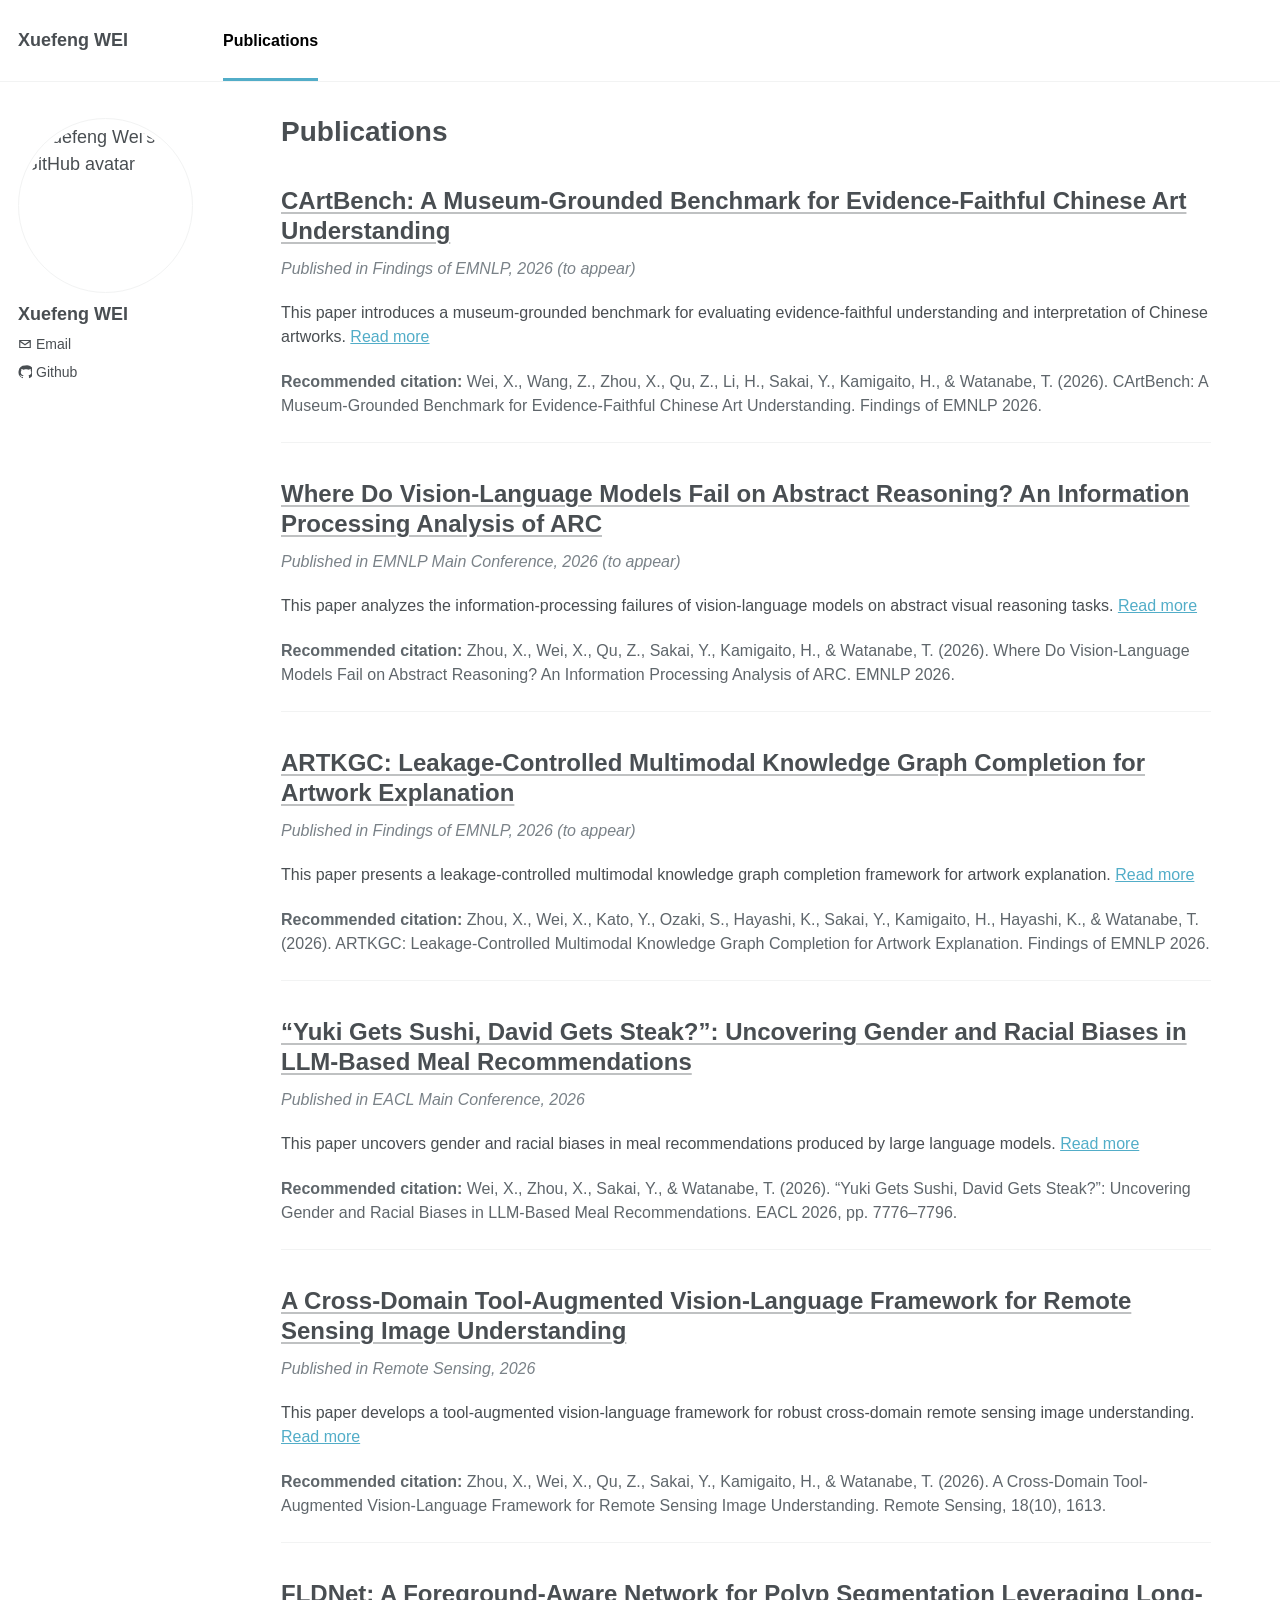
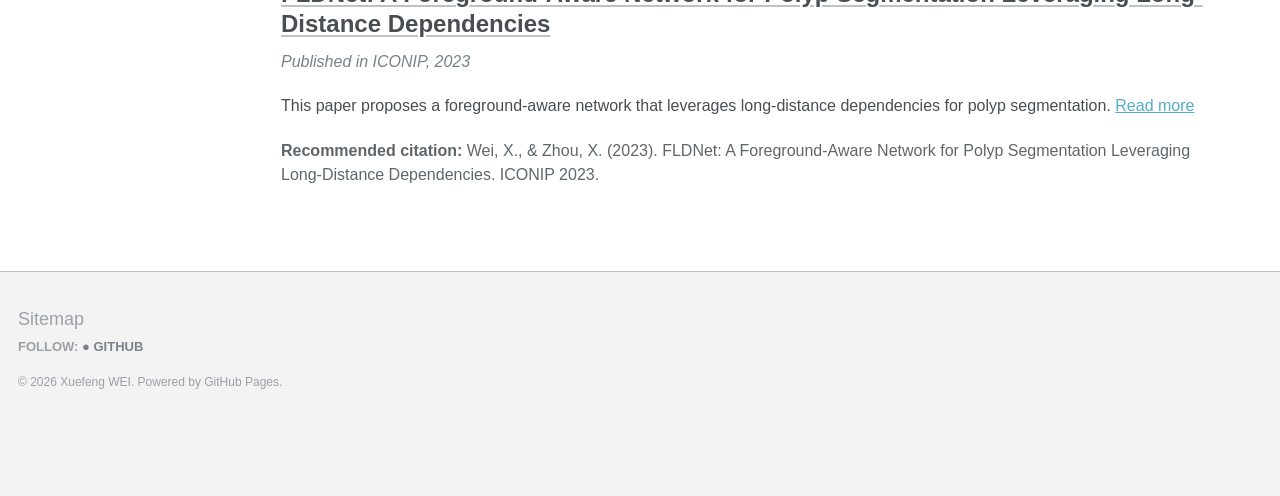
==== publications.html @ 36c806cf "Match homepage layout to AcademicPages reference Simplify the homepage, add a separate Publications " ====
<!doctype html>
<html lang="en">
  <head>
    <meta charset="utf-8">
    <meta name="viewport" content="width=device-width, initial-scale=1">
    <meta name="description" content="Selected publications by Xuefeng Wei">
    <title>Publications - Xuefeng Wei</title>
    <link rel="icon" href="images/favicon.ico">
    <link rel="stylesheet" href="styles.css">
  </head>
  <body>
    <a class="skip-link" href="#main">Skip to content</a>

    <header class="masthead">
      <div class="masthead__inner">
        <a class="site-title" href="index.html">Xuefeng WEI</a>
        <nav class="site-nav" aria-label="Primary navigation">
          <a class="active" href="publications.html" aria-current="page">Publications</a>
        </nav>
      </div>
    </header>

    <div id="main" class="layout">
      <aside class="sidebar" aria-label="Author profile">
        <img class="author-avatar" src="https://avatars.githubusercontent.com/u/62319902?v=4" alt="Xuefeng Wei's GitHub avatar" width="175" height="175">
        <h2>Xuefeng WEI</h2>
        <ul class="author-links">
          <li>
            <a href="mailto:xuefeng.wei.yb1@naist.ac.jp">
              <svg aria-hidden="true" viewBox="0 0 24 24"><path d="M2 5h20v14H2V5Zm10 7.2L19.2 7H4.8l7.2 5.2Zm0 2.4L4 8.8V17h16V8.8l-8 5.8Z"/></svg>
              Email
            </a>
          </li>
          <li>
            <a href="https://github.com/Big-Sid" target="_blank" rel="noopener">
              <svg aria-hidden="true" viewBox="0 0 24 24"><path d="M12 .8a11.2 11.2 0 0 0-3.5 21.8v-2.2c-2.9.6-3.5-1.2-3.5-1.2-.5-1.2-1.2-1.5-1.2-1.5-1-.7.1-.7.1-.7 1.1.1 1.7 1.1 1.7 1.1 1 1.7 2.6 1.2 3.2.9.1-.7.4-1.2.7-1.5-2.3-.3-4.7-1.2-4.7-5a3.9 3.9 0 0 1 1-2.7 3.6 3.6 0 0 1 .1-2.7s.9-.3 2.8 1a9.6 9.6 0 0 1 5.1-.7 9.6 9.6 0 0 1 5.1.7c1.9-1.3 2.8-1 2.8-1a3.6 3.6 0 0 1 .1 2.7 3.9 3.9 0 0 1 1 2.7c0 3.9-2.4 4.8-4.7 5 .4.3.7 1 .7 2v3.1A11.2 11.2 0 0 0 12 .8Z"/></svg>
              Github
            </a>
          </li>
        </ul>
      </aside>

      <main class="page publications-page">
        <article class="page__content">
          <h1>Publications</h1>

          <section class="publication-item">
            <h2><a href="https://openreview.net/forum?id=AIYff8jtCM" target="_blank" rel="noopener">CArtBench: A Museum-Grounded Benchmark for Evidence-Faithful Chinese Art Understanding</a></h2>
            <p class="pub-venue">Published in Findings of EMNLP, 2026 (to appear)</p>
            <p>This paper introduces a museum-grounded benchmark for evaluating evidence-faithful understanding and interpretation of Chinese artworks. <a href="https://github.com/Big-Sid/CARTBENCH-Chinese-Artwork-Benchmark" target="_blank" rel="noopener">Read more</a></p>
            <p class="citation"><strong>Recommended citation:</strong> Wei, X., Wang, Z., Zhou, X., Qu, Z., Li, H., Sakai, Y., Kamigaito, H., &amp; Watanabe, T. (2026). CArtBench: A Museum-Grounded Benchmark for Evidence-Faithful Chinese Art Understanding. Findings of EMNLP 2026.</p>
          </section>

          <section class="publication-item">
            <h2><a href="https://openreview.net/forum?id=8Qszm4KEou" target="_blank" rel="noopener">Where Do Vision-Language Models Fail on Abstract Reasoning? An Information Processing Analysis of ARC</a></h2>
            <p class="pub-venue">Published in EMNLP Main Conference, 2026 (to appear)</p>
            <p>This paper analyzes the information-processing failures of vision-language models on abstract visual reasoning tasks. <a href="https://openreview.net/forum?id=8Qszm4KEou" target="_blank" rel="noopener">Read more</a></p>
            <p class="citation"><strong>Recommended citation:</strong> Zhou, X., Wei, X., Qu, Z., Sakai, Y., Kamigaito, H., &amp; Watanabe, T. (2026). Where Do Vision-Language Models Fail on Abstract Reasoning? An Information Processing Analysis of ARC. EMNLP 2026.</p>
          </section>

          <section class="publication-item">
            <h2><a href="https://openreview.net/forum?id=hFflbubG5l" target="_blank" rel="noopener">ARTKGC: Leakage-Controlled Multimodal Knowledge Graph Completion for Artwork Explanation</a></h2>
            <p class="pub-venue">Published in Findings of EMNLP, 2026 (to appear)</p>
            <p>This paper presents a leakage-controlled multimodal knowledge graph completion framework for artwork explanation. <a href="https://openreview.net/forum?id=hFflbubG5l" target="_blank" rel="noopener">Read more</a></p>
            <p class="citation"><strong>Recommended citation:</strong> Zhou, X., Wei, X., Kato, Y., Ozaki, S., Hayashi, K., Sakai, Y., Kamigaito, H., Hayashi, K., &amp; Watanabe, T. (2026). ARTKGC: Leakage-Controlled Multimodal Knowledge Graph Completion for Artwork Explanation. Findings of EMNLP 2026.</p>
          </section>

          <section class="publication-item">
            <h2><a href="https://aclanthology.org/2026.eacl-long.364/" target="_blank" rel="noopener">“Yuki Gets Sushi, David Gets Steak?”: Uncovering Gender and Racial Biases in LLM-Based Meal Recommendations</a></h2>
            <p class="pub-venue">Published in EACL Main Conference, 2026</p>
            <p>This paper uncovers gender and racial biases in meal recommendations produced by large language models. <a href="https://aclanthology.org/2026.eacl-long.364/" target="_blank" rel="noopener">Read more</a></p>
            <p class="citation"><strong>Recommended citation:</strong> Wei, X., Zhou, X., Sakai, Y., &amp; Watanabe, T. (2026). “Yuki Gets Sushi, David Gets Steak?”: Uncovering Gender and Racial Biases in LLM-Based Meal Recommendations. EACL 2026, pp. 7776–7796.</p>
          </section>

          <section class="publication-item">
            <h2><a href="https://doi.org/10.3390/rs18101613" target="_blank" rel="noopener">A Cross-Domain Tool-Augmented Vision-Language Framework for Remote Sensing Image Understanding</a></h2>
            <p class="pub-venue">Published in Remote Sensing, 2026</p>
            <p>This paper develops a tool-augmented vision-language framework for robust cross-domain remote sensing image understanding. <a href="https://doi.org/10.3390/rs18101613" target="_blank" rel="noopener">Read more</a></p>
            <p class="citation"><strong>Recommended citation:</strong> Zhou, X., Wei, X., Qu, Z., Sakai, Y., Kamigaito, H., &amp; Watanabe, T. (2026). A Cross-Domain Tool-Augmented Vision-Language Framework for Remote Sensing Image Understanding. Remote Sensing, 18(10), 1613.</p>
          </section>

          <section class="publication-item">
            <h2><a href="https://arxiv.org/abs/2309.05987" target="_blank" rel="noopener">FLDNet: A Foreground-Aware Network for Polyp Segmentation Leveraging Long-Distance Dependencies</a></h2>
            <p class="pub-venue">Published in ICONIP, 2023</p>
            <p>This paper proposes a foreground-aware network that leverages long-distance dependencies for polyp segmentation. <a href="https://arxiv.org/abs/2309.05987" target="_blank" rel="noopener">Read more</a></p>
            <p class="citation"><strong>Recommended citation:</strong> Wei, X., &amp; Zhou, X. (2023). FLDNet: A Foreground-Aware Network for Polyp Segmentation Leveraging Long-Distance Dependencies. ICONIP 2023.</p>
          </section>
        </article>
      </main>
    </div>

    <footer class="page-footer">
      <div class="footer-inner">
        <p class="footer-title">Sitemap</p>
        <p class="footer-follow">FOLLOW: <a href="https://github.com/Big-Sid" target="_blank" rel="noopener">● GITHUB</a></p>
        <p class="copyright">© 2026 Xuefeng WEI. Powered by GitHub Pages.</p>
      </div>
    </footer>
  </body>
</html>
---- styles.css ----
:root {
  --text: #494e52;
  --muted: #7a8288;
  --link: #52adc8;
  --border: #f2f3f3;
  --footer: #f2f3f3;
  --max-width: 1280px;
}

* {
  box-sizing: border-box;
}

html {
  scroll-behavior: smooth;
}

body {
  margin: 0;
  color: var(--text);
  background: #fff;
  font-family: -apple-system, ".SFNSText-Regular", "San Francisco", Roboto, "Segoe UI", "Helvetica Neue", "Lucida Grande", Arial, sans-serif;
  font-size: 18px;
  line-height: 1.5;
}

a {
  color: var(--link);
  text-decoration: underline;
}

a:hover,
a:focus-visible {
  color: #2b7f99;
}

.skip-link {
  position: fixed;
  top: 0;
  left: 0;
  z-index: 100;
  padding: 0.45rem 0.7rem;
  color: #fff;
  background: #333;
  transform: translateY(-110%);
}

.skip-link:focus {
  transform: translateY(0);
}

.masthead {
  min-height: 82px;
  border-bottom: 1px solid var(--border);
}

.masthead__inner {
  display: flex;
  align-items: center;
  width: min(100%, var(--max-width));
  min-height: 81px;
  padding: 0 18px;
  margin: 0 auto;
}

.site-title {
  flex: 0 0 190px;
  color: var(--text);
  font-size: 18px;
  font-weight: 700;
  text-decoration: none;
}

.site-title:hover,
.site-title:focus-visible {
  color: var(--text);
  text-decoration: none;
}

.site-nav {
  display: flex;
  align-items: center;
  gap: 2.55rem;
  margin-left: 15px;
}

.site-nav a {
  padding: 29px 0 25px;
  color: var(--text);
  font-size: 16px;
  font-weight: 600;
  text-decoration: none;
  border-bottom: 3px solid transparent;
}

.site-nav a:hover,
.site-nav a:focus-visible,
.site-nav a.active {
  color: #000;
  border-bottom-color: var(--link);
}

.layout {
  display: grid;
  grid-template-columns: 190px minmax(0, 1fr);
  gap: 21px;
  width: min(100%, var(--max-width));
  min-height: 608px;
  padding: 36px 18px 60px;
  margin: 0 auto;
}

.sidebar {
  align-self: start;
  width: 190px;
}

.author-avatar {
  display: block;
  width: 175px;
  height: 175px;
  padding: 5px;
  object-fit: cover;
  background: #fff;
  border: 1px solid #f2f3f3;
  border-radius: 50%;
}

.sidebar h2 {
  margin: 9px 0 2px;
  color: var(--text);
  font-size: 18px;
  line-height: 1.35;
}

.author-links {
  padding: 0;
  margin: 0;
  list-style: none;
}

.author-links li {
  margin: 0.58rem 0;
  font-size: 14px;
  line-height: 1.2;
}

.author-links a {
  display: inline-flex;
  align-items: center;
  gap: 4px;
  color: var(--text);
  text-decoration: none;
}

.author-links a:hover,
.author-links a:focus-visible {
  text-decoration: underline;
}

.author-links svg {
  width: 14px;
  height: 14px;
  fill: currentColor;
}

.page {
  min-width: 0;
  padding-left: 52px;
}

.page__content {
  max-width: 920px;
}

.page h1 {
  margin: -4px 0 0.32rem;
  color: var(--text);
  font-size: 28px;
  line-height: 1.3;
}

.page p {
  margin: 0 0 1.35rem;
}

.publications-page .page__content {
  max-width: 930px;
}

.publication-item {
  padding: 0 0 1.5rem;
  margin: 2.25rem 0 0;
  border-bottom: 1px solid var(--border);
}

.publication-item:last-child {
  border-bottom: 0;
}

.publication-item h2 {
  margin: 0 0 0.65rem;
  color: var(--text);
  font-size: 24px;
  line-height: 1.25;
}

.publication-item h2 a {
  color: var(--text);
  text-decoration: underline;
  text-decoration-color: rgba(73, 78, 82, 0.35);
  text-underline-offset: 0.13em;
}

.publication-item h2 a:hover,
.publication-item h2 a:focus-visible {
  color: var(--link);
}

.publication-item .pub-venue {
  margin-bottom: 1.25rem;
  color: var(--muted);
  font-size: 16px;
  font-style: italic;
}

.publication-item p {
  font-size: 16px;
}

.publication-item .citation {
  margin-bottom: 0;
  color: #5f666b;
}

.page-footer {
  min-height: 225px;
  padding: 34px 18px;
  color: #9ba1a5;
  background: var(--footer);
  border-top: 1px solid #bdc1c4;
}

.footer-inner {
  width: min(100%, var(--max-width));
  margin: 0 auto;
}

.footer-title {
  margin: 0 0 0.25rem;
  font-size: 18px;
}

.footer-follow {
  margin: 0;
  font-size: 13px;
  font-weight: 700;
}

.footer-follow a {
  color: #7a8288;
  text-decoration: none;
}

.copyright {
  margin-top: 1rem;
  font-size: 12px;
}

@media (max-width: 760px) {
  body {
    font-size: 16px;
  }

  .masthead,
  .masthead__inner {
    min-height: 64px;
  }

  .masthead__inner {
    justify-content: space-between;
  }

  .site-title {
    flex-basis: auto;
    font-size: 16px;
  }

  .site-nav {
    margin-left: 1rem;
  }

  .site-nav a {
    padding: 21px 0 18px;
    font-size: 14px;
  }

  .layout {
    display: block;
    min-height: 0;
    padding-top: 26px;
  }

  .sidebar {
    display: grid;
    grid-template-columns: 90px 1fr;
    column-gap: 15px;
    width: 100%;
    margin-bottom: 2.25rem;
  }

  .author-avatar {
    grid-row: 1 / span 2;
    width: 90px;
    height: 90px;
  }

  .sidebar h2 {
    align-self: end;
    margin: 0 0 3px;
  }

  .author-links {
    display: flex;
    align-self: start;
    gap: 1rem;
  }

  .author-links li {
    margin: 0.35rem 0 0;
  }

  .page {
    padding-left: 0;
  }

  .page h1 {
    font-size: 25px;
  }

  .publication-item {
    margin-top: 1.8rem;
  }

  .publication-item h2 {
    font-size: 21px;
  }

  .page-footer {
    min-height: 185px;
  }
}
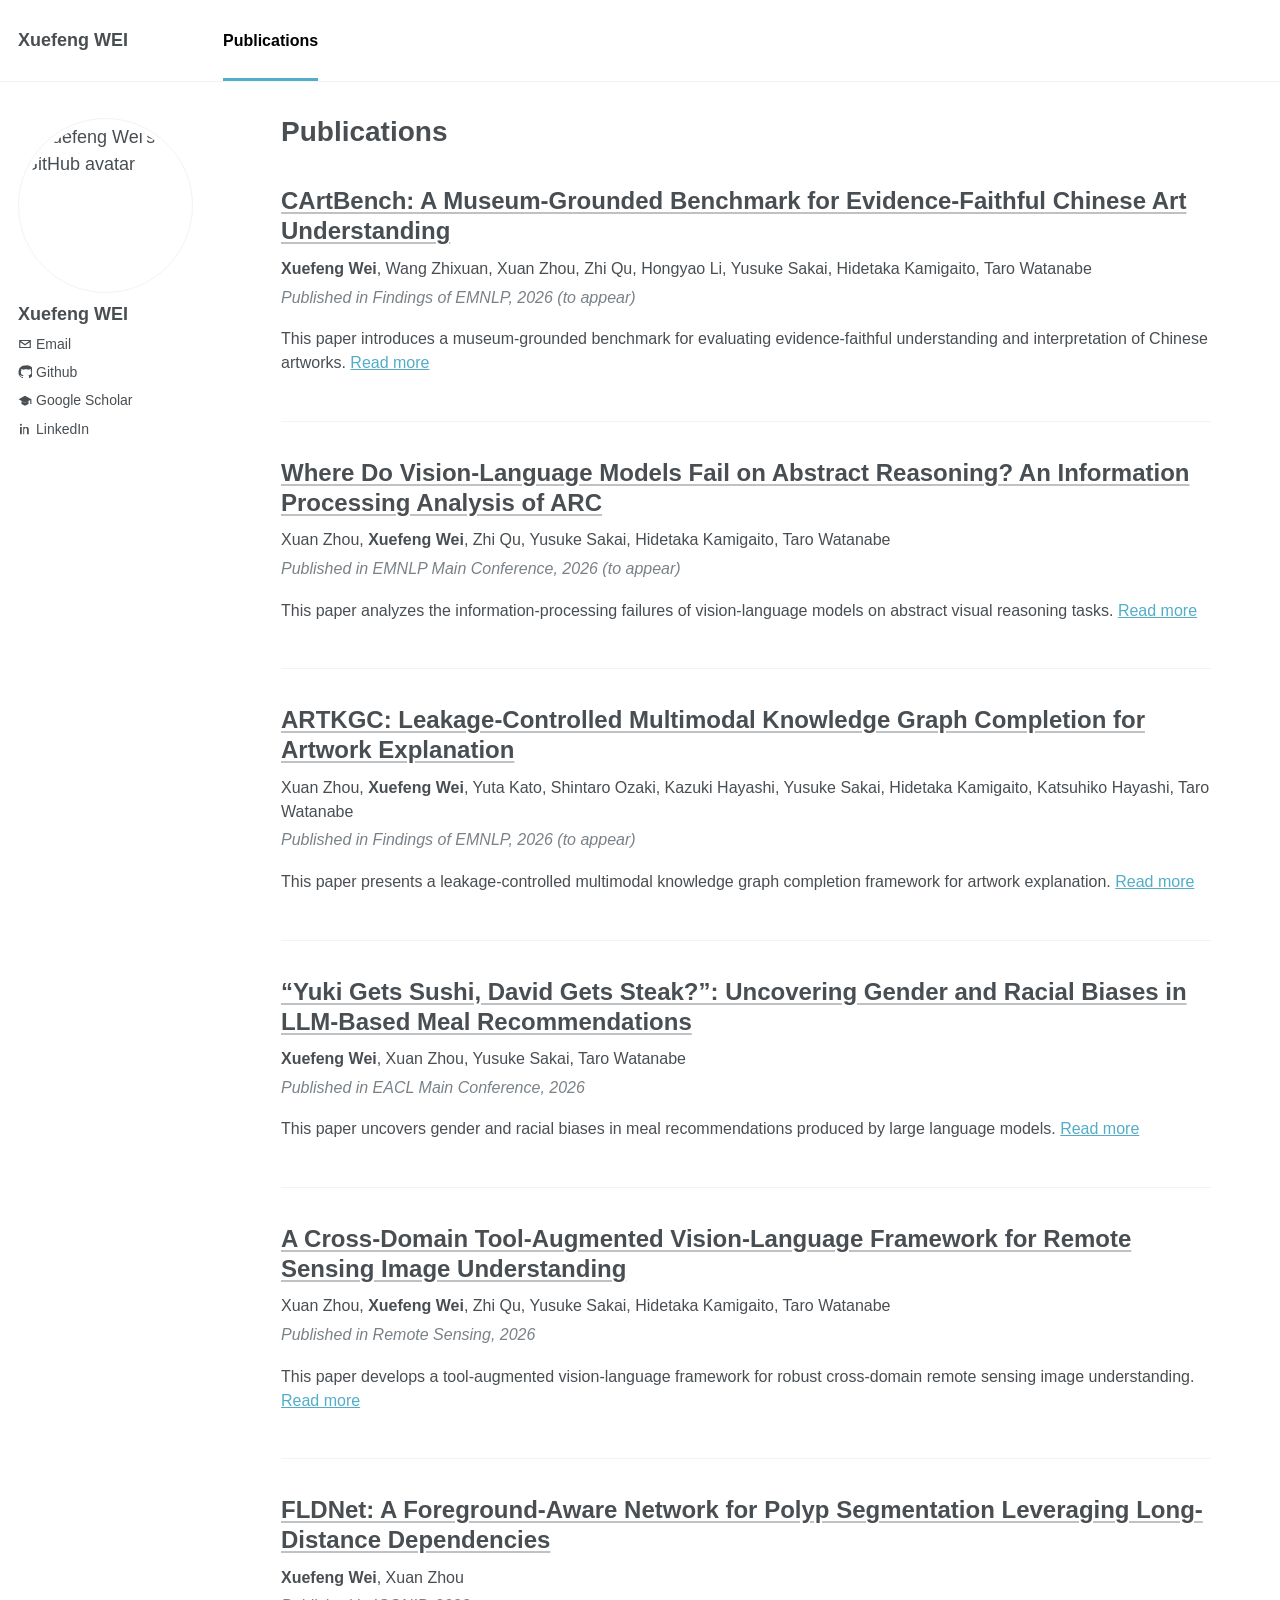
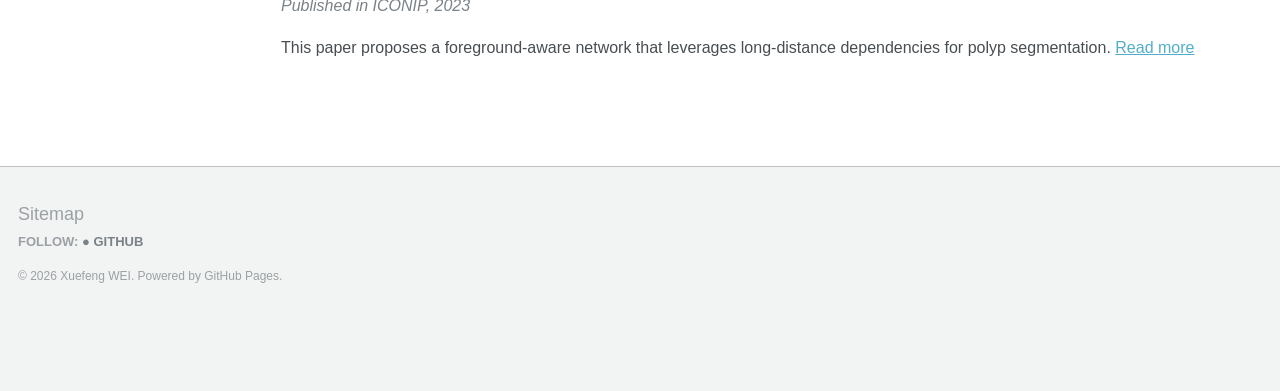
==== commit 5a787c4f: "Add profile links, publication authors, and internship Add Google Scholar and LinkedIn links, list f" ====
--- a/publications.html
+++ b/publications.html
@@ -37,6 +37,18 @@
               Github
             </a>
           </li>
+          <li>
+            <a href="https://scholar.google.com/citations?user=6HD8fL8AAAAJ&amp;hl=zh-CN" target="_blank" rel="noopener">
+              <svg aria-hidden="true" viewBox="0 0 24 24"><path d="M12 3 1 9l11 6 9-4.91V17h2V9L12 3Zm-6 9.18V17l6 3.27L18 17v-4.82l-6 3.27-6-3.27Z"/></svg>
+              Google Scholar
+            </a>
+          </li>
+          <li>
+            <a href="https://www.linkedin.com/in/xuefeng-wei-151a78194" target="_blank" rel="noopener">
+              <svg aria-hidden="true" viewBox="0 0 24 24"><path d="M6.5 8.5h-3V21h3V8.5ZM5 3a1.75 1.75 0 1 0 0 3.5A1.75 1.75 0 0 0 5 3Zm4 5.5h2.9v1.7h.04c.4-.77 1.4-1.58 2.88-1.58 3.08 0 3.65 2.03 3.65 4.67V21h-3v-6.83c0-1.63-.03-3.72-2.27-3.72-2.27 0-2.62 1.77-2.62 3.6V21H9V8.5Z"/></svg>
+              LinkedIn
+            </a>
+          </li>
         </ul>
       </aside>
 
@@ -46,44 +58,44 @@
 
           <section class="publication-item">
             <h2><a href="https://openreview.net/forum?id=AIYff8jtCM" target="_blank" rel="noopener">CArtBench: A Museum-Grounded Benchmark for Evidence-Faithful Chinese Art Understanding</a></h2>
+            <p class="pub-authors"><strong>Xuefeng Wei</strong>, Wang Zhixuan, Xuan Zhou, Zhi Qu, Hongyao Li, Yusuke Sakai, Hidetaka Kamigaito, Taro Watanabe</p>
             <p class="pub-venue">Published in Findings of EMNLP, 2026 (to appear)</p>
             <p>This paper introduces a museum-grounded benchmark for evaluating evidence-faithful understanding and interpretation of Chinese artworks. <a href="https://github.com/Big-Sid/CARTBENCH-Chinese-Artwork-Benchmark" target="_blank" rel="noopener">Read more</a></p>
-            <p class="citation"><strong>Recommended citation:</strong> Wei, X., Wang, Z., Zhou, X., Qu, Z., Li, H., Sakai, Y., Kamigaito, H., &amp; Watanabe, T. (2026). CArtBench: A Museum-Grounded Benchmark for Evidence-Faithful Chinese Art Understanding. Findings of EMNLP 2026.</p>
           </section>
 
           <section class="publication-item">
             <h2><a href="https://openreview.net/forum?id=8Qszm4KEou" target="_blank" rel="noopener">Where Do Vision-Language Models Fail on Abstract Reasoning? An Information Processing Analysis of ARC</a></h2>
+            <p class="pub-authors">Xuan Zhou, <strong>Xuefeng Wei</strong>, Zhi Qu, Yusuke Sakai, Hidetaka Kamigaito, Taro Watanabe</p>
             <p class="pub-venue">Published in EMNLP Main Conference, 2026 (to appear)</p>
             <p>This paper analyzes the information-processing failures of vision-language models on abstract visual reasoning tasks. <a href="https://openreview.net/forum?id=8Qszm4KEou" target="_blank" rel="noopener">Read more</a></p>
-            <p class="citation"><strong>Recommended citation:</strong> Zhou, X., Wei, X., Qu, Z., Sakai, Y., Kamigaito, H., &amp; Watanabe, T. (2026). Where Do Vision-Language Models Fail on Abstract Reasoning? An Information Processing Analysis of ARC. EMNLP 2026.</p>
           </section>
 
           <section class="publication-item">
             <h2><a href="https://openreview.net/forum?id=hFflbubG5l" target="_blank" rel="noopener">ARTKGC: Leakage-Controlled Multimodal Knowledge Graph Completion for Artwork Explanation</a></h2>
+            <p class="pub-authors">Xuan Zhou, <strong>Xuefeng Wei</strong>, Yuta Kato, Shintaro Ozaki, Kazuki Hayashi, Yusuke Sakai, Hidetaka Kamigaito, Katsuhiko Hayashi, Taro Watanabe</p>
             <p class="pub-venue">Published in Findings of EMNLP, 2026 (to appear)</p>
             <p>This paper presents a leakage-controlled multimodal knowledge graph completion framework for artwork explanation. <a href="https://openreview.net/forum?id=hFflbubG5l" target="_blank" rel="noopener">Read more</a></p>
-            <p class="citation"><strong>Recommended citation:</strong> Zhou, X., Wei, X., Kato, Y., Ozaki, S., Hayashi, K., Sakai, Y., Kamigaito, H., Hayashi, K., &amp; Watanabe, T. (2026). ARTKGC: Leakage-Controlled Multimodal Knowledge Graph Completion for Artwork Explanation. Findings of EMNLP 2026.</p>
           </section>
 
           <section class="publication-item">
             <h2><a href="https://aclanthology.org/2026.eacl-long.364/" target="_blank" rel="noopener">“Yuki Gets Sushi, David Gets Steak?”: Uncovering Gender and Racial Biases in LLM-Based Meal Recommendations</a></h2>
+            <p class="pub-authors"><strong>Xuefeng Wei</strong>, Xuan Zhou, Yusuke Sakai, Taro Watanabe</p>
             <p class="pub-venue">Published in EACL Main Conference, 2026</p>
             <p>This paper uncovers gender and racial biases in meal recommendations produced by large language models. <a href="https://aclanthology.org/2026.eacl-long.364/" target="_blank" rel="noopener">Read more</a></p>
-            <p class="citation"><strong>Recommended citation:</strong> Wei, X., Zhou, X., Sakai, Y., &amp; Watanabe, T. (2026). “Yuki Gets Sushi, David Gets Steak?”: Uncovering Gender and Racial Biases in LLM-Based Meal Recommendations. EACL 2026, pp. 7776–7796.</p>
           </section>
 
           <section class="publication-item">
             <h2><a href="https://doi.org/10.3390/rs18101613" target="_blank" rel="noopener">A Cross-Domain Tool-Augmented Vision-Language Framework for Remote Sensing Image Understanding</a></h2>
+            <p class="pub-authors">Xuan Zhou, <strong>Xuefeng Wei</strong>, Zhi Qu, Yusuke Sakai, Hidetaka Kamigaito, Taro Watanabe</p>
             <p class="pub-venue">Published in Remote Sensing, 2026</p>
             <p>This paper develops a tool-augmented vision-language framework for robust cross-domain remote sensing image understanding. <a href="https://doi.org/10.3390/rs18101613" target="_blank" rel="noopener">Read more</a></p>
-            <p class="citation"><strong>Recommended citation:</strong> Zhou, X., Wei, X., Qu, Z., Sakai, Y., Kamigaito, H., &amp; Watanabe, T. (2026). A Cross-Domain Tool-Augmented Vision-Language Framework for Remote Sensing Image Understanding. Remote Sensing, 18(10), 1613.</p>
           </section>
 
           <section class="publication-item">
             <h2><a href="https://arxiv.org/abs/2309.05987" target="_blank" rel="noopener">FLDNet: A Foreground-Aware Network for Polyp Segmentation Leveraging Long-Distance Dependencies</a></h2>
+            <p class="pub-authors"><strong>Xuefeng Wei</strong>, Xuan Zhou</p>
             <p class="pub-venue">Published in ICONIP, 2023</p>
             <p>This paper proposes a foreground-aware network that leverages long-distance dependencies for polyp segmentation. <a href="https://arxiv.org/abs/2309.05987" target="_blank" rel="noopener">Read more</a></p>
-            <p class="citation"><strong>Recommended citation:</strong> Wei, X., &amp; Zhou, X. (2023). FLDNet: A Foreground-Aware Network for Polyp Segmentation Leveraging Long-Distance Dependencies. ICONIP 2023.</p>
           </section>
         </article>
       </main>
--- a/styles.css
+++ b/styles.css
@@ -217,8 +217,14 @@
   color: var(--link);
 }
 
+.publication-item .pub-authors {
+  margin-bottom: 0.3rem;
+  color: var(--text);
+  line-height: 1.5;
+}
+
 .publication-item .pub-venue {
-  margin-bottom: 1.25rem;
+  margin-bottom: 1.1rem;
   color: var(--muted);
   font-size: 16px;
   font-style: italic;
@@ -226,11 +232,6 @@
 
 .publication-item p {
   font-size: 16px;
-}
-
-.publication-item .citation {
-  margin-bottom: 0;
-  color: #5f666b;
 }
 
 .page-footer {
@@ -322,8 +323,9 @@
 
   .author-links {
     display: flex;
+    flex-wrap: wrap;
     align-self: start;
-    gap: 1rem;
+    gap: 0.25rem 1rem;
   }
 
   .author-links li {
